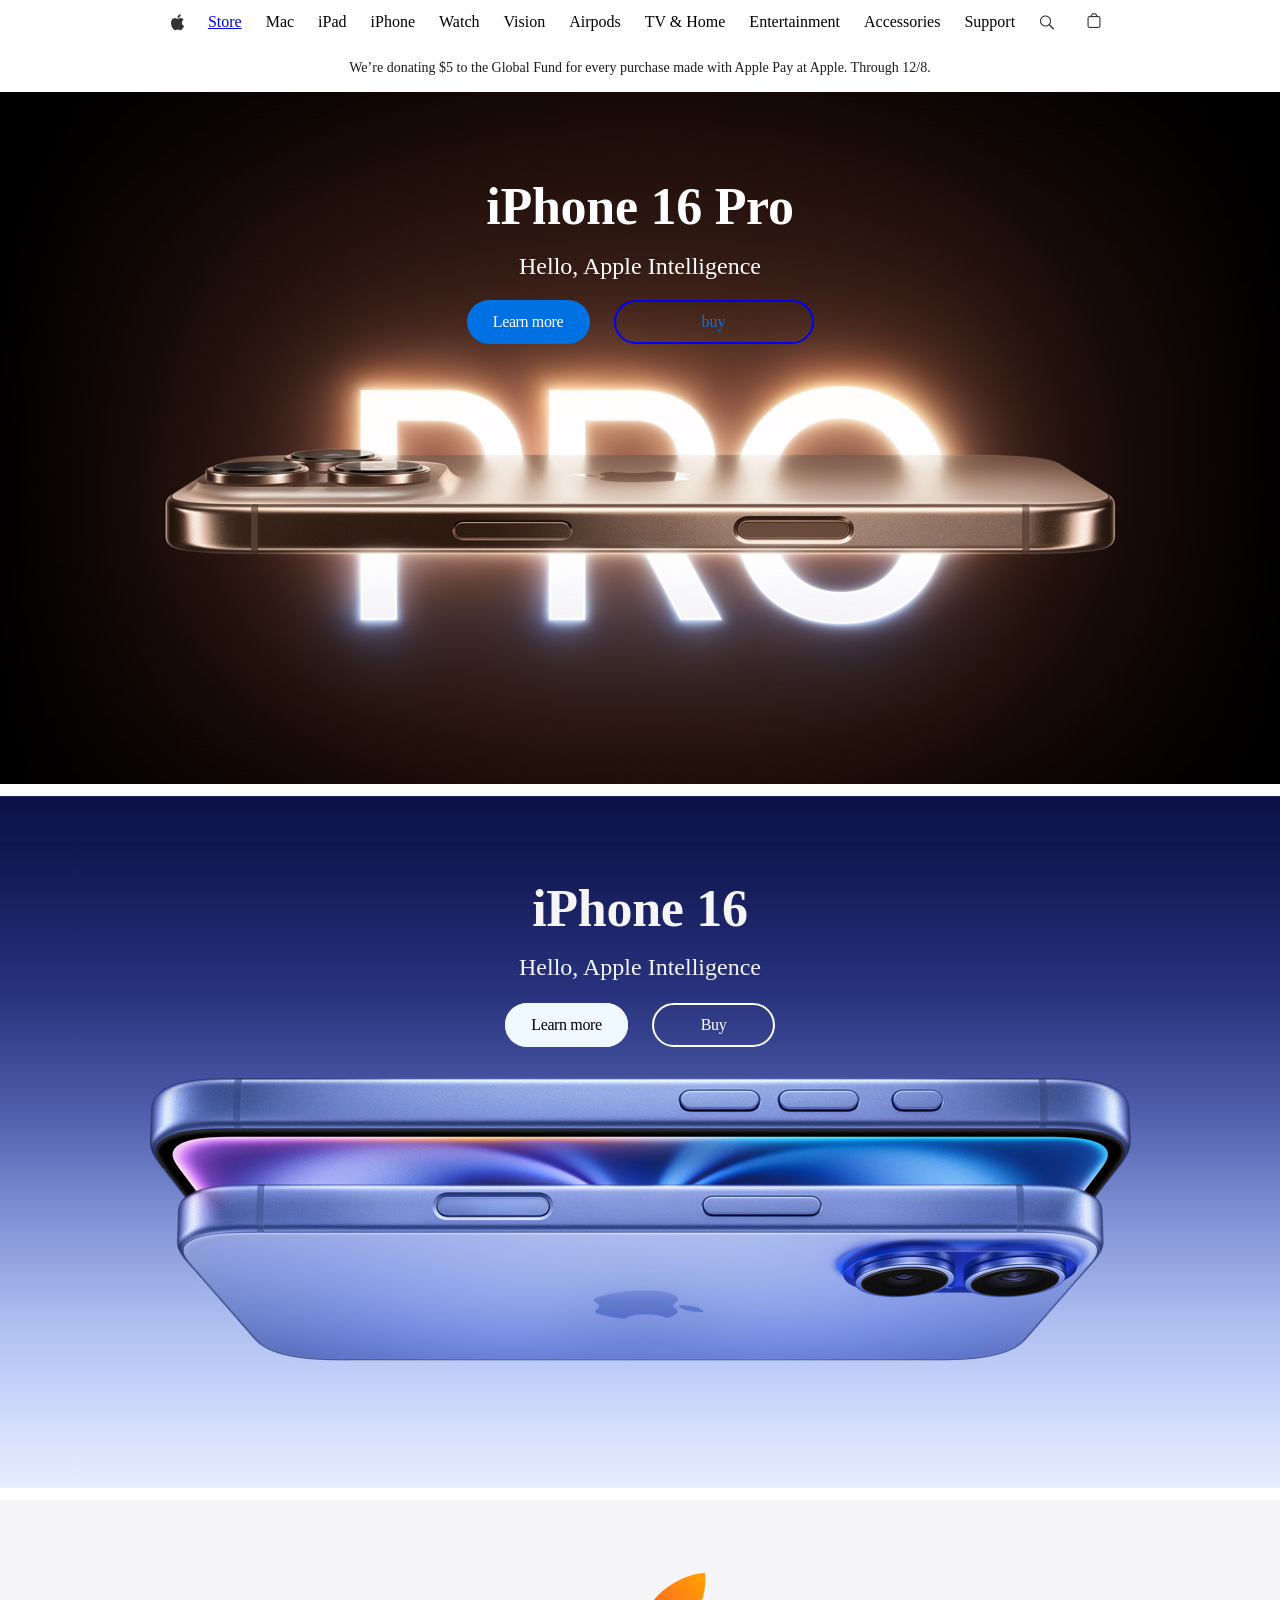
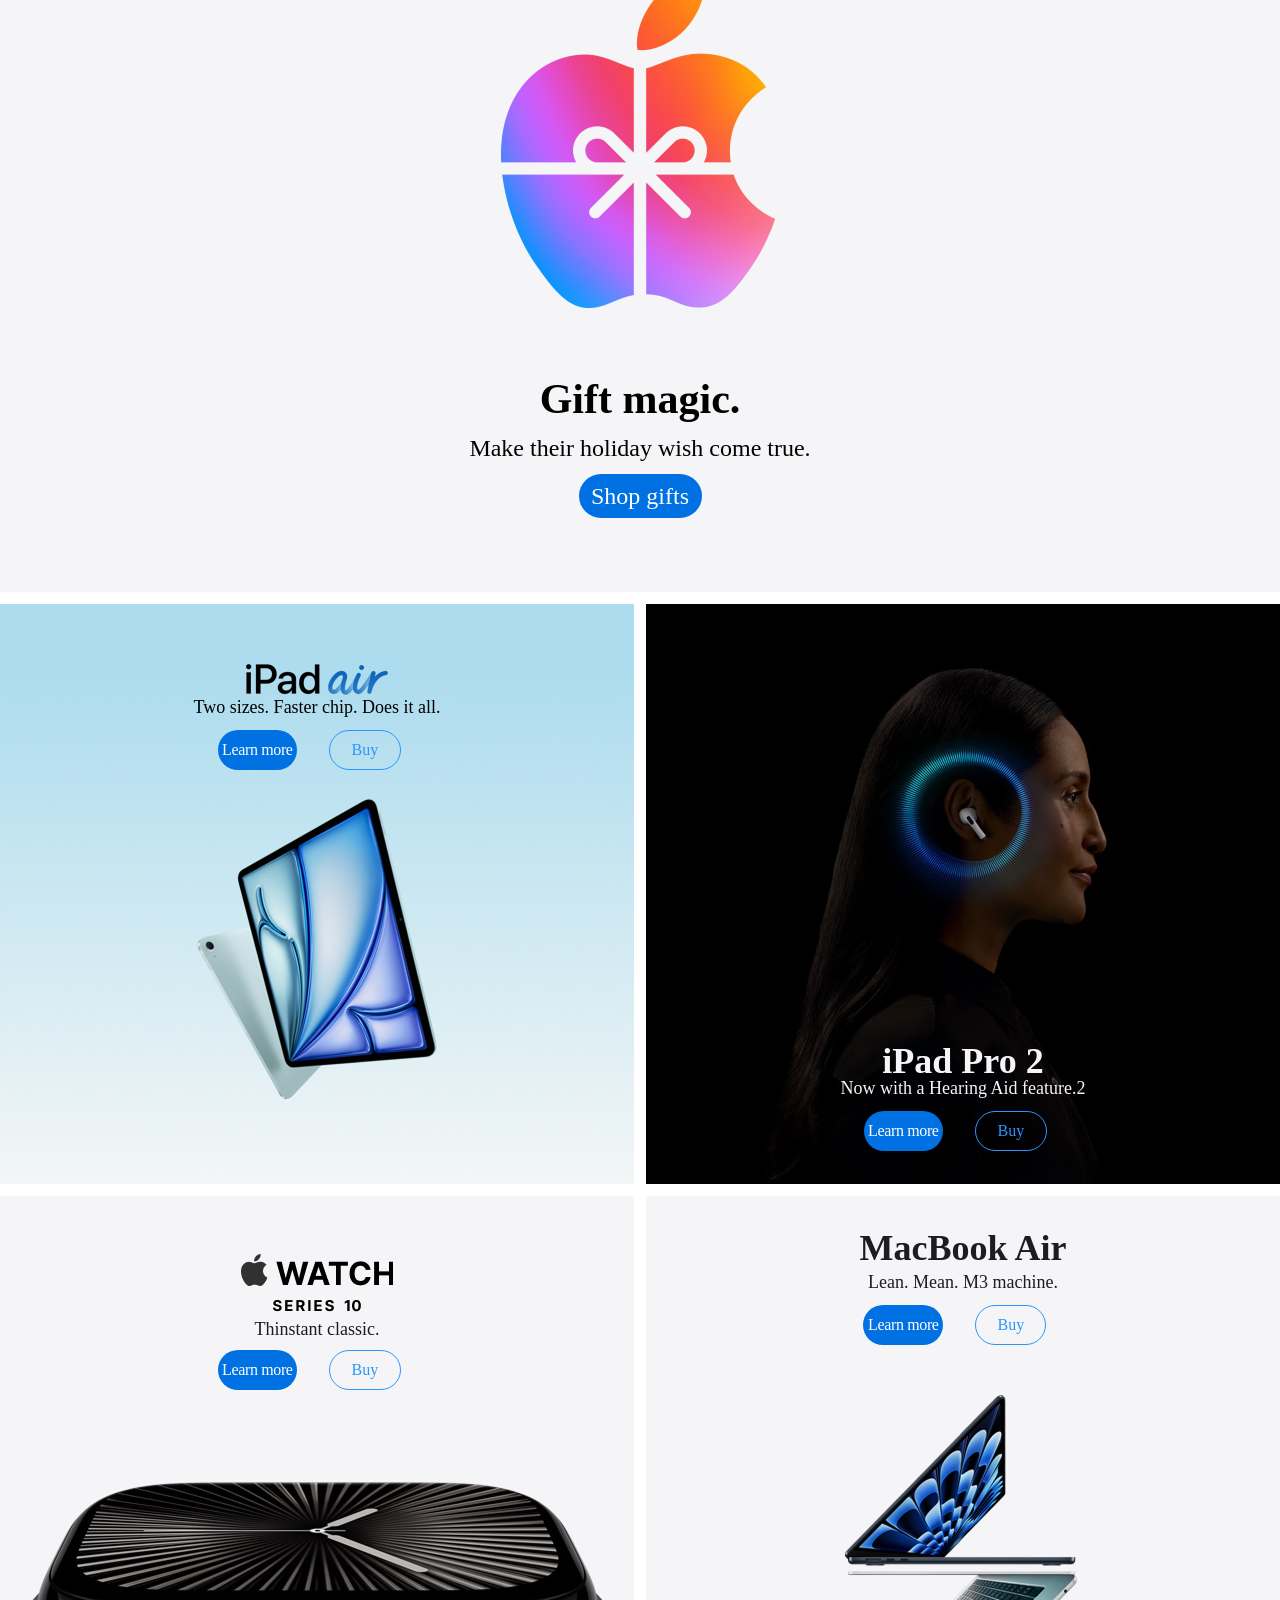
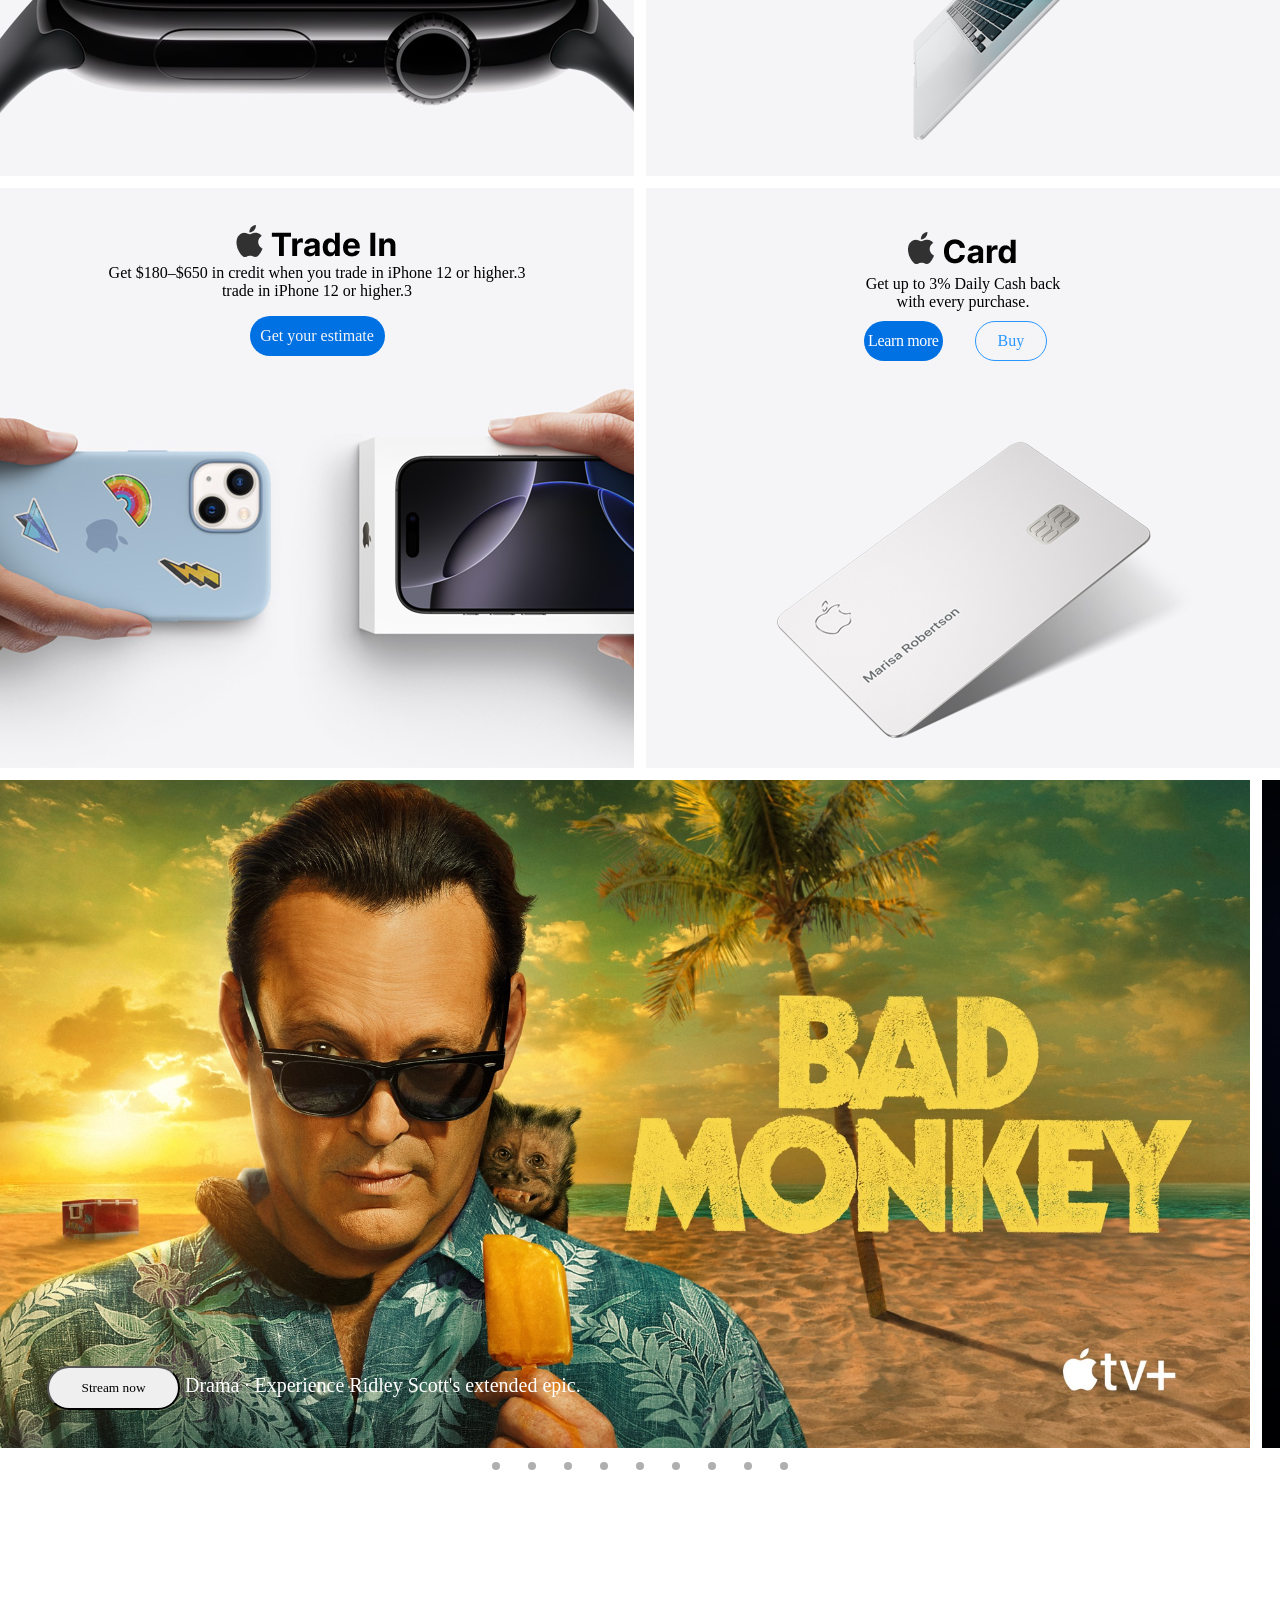
==== index.html @ 550a22cd "asda" ====
<!doctype html>
<html lang="en">
  <head>
    <meta charset="UTF-8" />
    <meta name="viewport" content="width=device-width, initial-scale=1.0" />
    <title>Document</title>
    <link rel="stylesheet" href="./apple.css" />
    <i class="fa-brands fa-apple"></i>
  </head>
  <body>
    <div class="header">
      <div class="head">
        <div class="apple-logo"><img src="./apple-logo.png" alt="" /></div>
        <div class="s"><a href="store.html">Store</a></div>
        <div class="s">Mac</div>
        <div class="s">iPad</div>
        <div class="s">iPhone</div>
        <div class="s">Watch</div>
        <div class="s">Vision</div>
        <div class="s">Airpods</div>
        <div class="s">TV & Home</div>
        <div class="s">Entertainment</div>
        <div class="s">Accessories</div>
        <div class="s">Support</div>
        <div class="search-icon"><img src="./search-icon.png" alt="" /></div>
        <div class="back"><img src="./Button - Shopping Bag.png" alt="" /></div>
      </div>
    </div>

    <div class="headbot">
      We’re donating $5 to the Global Fund for every purchase made with
      Apple Pay at Apple. Through 12/8.
    </div>
    <div class="zurag1">
      <div class="texts">
        <div class="zurag1title">iPhone 16 Pro</div>
        <div class="zurag1text">Hello, Apple Intelligence</div>
      </div>
      <div class="texts4">
        <div class="zurag1text1">Learn more</div>
        <div class="zurag1text2">buy</div>
      </div>
    </div>
    <div class="zurag2">
      <div class="zurag2text">iPhone 16</div>
      <div class="zurag2text1">Hello, Apple Intelligence</div>
      <div class="texts1">
        <div class="zurag2text2">
          <div class="zurag2text2">Learn more</div>
        </div>

        <div class="buy">Buy</div>
      </div>
    </div>
    <div class="zurag3">
      <div class="zurag3texts">
        <div class="zurag3text">Gift magic.</div>
        <div class="zurag3text1">Make their holiday wish come true.</div>
        <div class="zurag3text2">Shop gifts</div>
      </div>
    </div>
    <div class="fixphoto">
      <div class="photos">
        <div class="photo1">
          <div class="photo1alltext">
            <div class="photo1head1"></div>
            <div class="photo1text1">Two sizes. Faster chip. Does it all.</div>
            <div class="photo1texts1">
              <div class="photo1text2">Learn more</div>
              <div class="photo1text3">Buy</div>
            </div>
          </div>
        </div>
        <div class="photo2">
          <div class="photo2alltext">
            <div class="photo2text1">iPad Pro 2</div>
            <div class="photo2text2">Now with a Hearing Aid feature.2</div>
            <div class="photo1texts1">
              <div class="photo1text2">Learn more</div>
              <div class="photo1text3">Buy</div>
            </div>
          </div>
        </div>
      </div>
      <div class="photos2">
        <div class="photo3">
          <div class="photo3alltext">
            <div class="photo3text1"></div>
            <div class="photo3text2">Thinstant classic.</div>
            <div class="photo1texts1">
              <div class="photo1text2">Learn more</div>
              <div class="photo1text3">Buy</div>
            </div>
          </div>
        </div>
        <div class="photo4">
          <div class="photo4alltext">
            <div class="photo4text1">MacBook Air</div>
            <div class="photo4text2">Lean. Mean. M3 machine.</div>
            <div class="photo1texts1">
              <div class="photo1text2">Learn more</div>
              <div class="photo1text3">Buy</div>
            </div>
          </div>
        </div>
      </div>

      <div class="photos3">
        <div class="photo5">
          <div class="photo5alltext">
            <div class="photo5text1">
              <img src="./Frame 4 (1).png" alt="" />
            </div>
            <div class="photo5text2">
              Get $180–$650 in credit when you trade in iPhone 12 or higher.3
            </div>
            <div class="ter">trade in iPhone 12 or higher.3</div>
            <div class="getparent">
              <div class="getyour">Get your estimate</div>
            </div>
          </div>
        </div>
        <div class="photo6">
          <div class="photo6alltext">
            <div class="photo6text1">
              <img src="./Frame 4 (2).png" alt="" />
            </div>
            <div class="photo6text2">Get up to 3% Daily Cash back</div>
            <div>with every purchase.</div>
            <div class="photo1texts1">
              <div class="photo1text2">Learn more</div>
              <div class="photo1text3">Buy</div>
            </div>
          </div>
        </div>
      </div>
    </div>
    <div class="slide">
      <div
        id="item1"
        class="carousel-slide"
        style="--background-image: url(./appleslidphoto.jpg)"
        id="slide1"
      >
        <div class="carousel-info">
          <button class="carousel-info-button">Stream now</button>
          <span class="carousel-genre">Drama</span>
          <span class="carousel-separator">·</span>
          <span class="carousel-description"
            >Experience Ridley Scott's extended epic.</span
          >
        </div>
      </div>

      <div
        id="item2"
        class="carousel-slide"
        style="--background-image: url(./baseball.jpg)"
        id="slide2"
      >
        <div class="carousel-info">
          <button class="carousel-button">Stream now</button>
          <span class="carousel-genre">Comedy</span>
          <span class="carousel-separator">·</span>
          <span class="carousel-description">The shady side of paradise.</span>
        </div>
      </div>

      <div
        id="item3"
        class="carousel-slide"
        style="--background-image: url(./k-pop-idols.jpg)"
        id="slide3"
      >
        <div class="carousel-info">
          <button class="carousel-info-button">Stream now</button>
          <span class="carousel-genre">Action</span>
          <span class="carousel-separator">·</span>
          <span class="carousel-description">Worst. Heist. Ever.</span>
        </div>
      </div>

      <div
        id="item4"
        class="carousel-slide"
        style="background-image: url(./lady-in-the-lake1.jpg)"
        id="slide4"
      >
        <div class="carousel-info">
          <button class="carousel-info-button">Stream now</button>
          <span class="carousel-genre">Documentary</span>
          <span class="carousel-separator">·</span>
          <span class="carousel-description"
            >All that glitters isn't gold.</span
          >
        </div>
      </div>

      <div
        id="item5"
        class="carousel-slide"
        style="background-image: url(./morning-show.jpg)"
        id="slide5"
      >
        <div class="carousel-info">
          <button class="carousel-info-button">Stream now</button>
          <span class="carousel-description"
            >Watch Messi, every club, and every match--live.</span
          >
        </div>
      </div>

      <div
        id="item6"
        class="carousel-slide"
        style="--background-image: url(./napoleon.jpg)"
        id="slide6"
      >
        <div class="carousel-info">
          <button class="carousel-info-button">Stream now</button>
          <span class="carousel-genre">Crime</span>
          <span class="carousel-separator">·</span>
          <span class="carousel-description">Presume nothing.</span>
        </div>
      </div>

      <div
        id="item7"
        class="carousel-slide"
        style="--background-image: url(./pachinko.jpg)"
        id="slide7"
      >
        <div class="carousel-info">
          <button class="carousel-info-button">Stream now</button>
          <span class="carousel-genre">Drama</span>
          <span class="carousel-separator">·</span>
          <span class="carousel-description">New season.</span>
        </div>
      </div>

      <div
        id="item8"
        class="carousel-slide"
        style="--background-image: url(./pressumed-innocent.jpg)"
        id="slide8"
      >
        <div class="carousel-info">
          <button class="carousel-button">See the schedule</button>
          <span class="carousel-description"
            >Live MLB games, every Friday.</span
          >
        </div>

        <div
          id="item9"
          class="carousel-slide"
          style="--background-image: url(./season-pass.jpg)"
          id="slide9"
        >
          <div class="carousel-info">
            <button class="carousel-info-button">Stream now</button>
            <span class="carousel-genre">Thriller</span>
            <span class="carousel-separator">·</span>
            <span class="carousel-description"
              >Natalie Portman and Moses Ingram star in a visionary noir
              thriller.</span
            >
          </div>
        </div>
      </div>
    </div>
    <div class="bullets">
      <a href="#item1" class="bullet"></a>
      <a href="#item2" class="bullet"></a>
      <a href="#item3" class="bullet"></a>
      <a href="#item4" class="bullet"></a>
      <a href="#item5" class="bullet"></a>
      <a href="#item6" class="bullet"></a>
      <a href="#item7" class="bullet"></a>
      <a href="#item8" class="bullet"></a>
      <a href="#item9" class="bullet"></a>
    </div>
    <div class="slider-wrapper">
      <div class="slider">
        <div
          class="slider-item"
          style="--item: 1; --bg-color: rgb(20, 40, 56); --color: white"
        >
          <div class="slider-content">
            <div class="slider-image-small">
              <img class="slider-image" src="./1.jpg" alt="R&B Now" />
            </div>
            <p class="slider-title">R&B Now</p>
            <div class="slider-overlay">
              <button class="slider-button">Listen Now</button>
            </div>
          </div>
        </div>

        <div
          class="slider-item"
          style="--item: 2; --bg-color: #eae6e1; --color: black"
        >
          <div class="slider-content">
            <div class="slider-image-small">
              <img class="slider-image" src="./2.jpg" alt="Today's Country" />
            </div>
            <p class="slider-title">Today's Country</p>
            <div class="slider-overlay">
              <button class="slider-button">Listen Now</button>
            </div>
          </div>
        </div>

        <div class="slider-item" style="--item: 3">
          <div class="slider-content">
            <div class="slider-image-full">
              <img
                class="slider-image"
                src="./gurav.jpg"
                alt="Football Manager 2024 Touch"
              />
            </div>
            <p class="slider-caption">Football Manager 2024 Touch</p>
            <div class="slider-overlay">
              <button class="slider-button">Listen Now</button>
            </div>
          </div>
        </div>

        <div class="slider-item" style="--item: 4">
          <div class="slider-content">
            <div class="slider-image-full">
              <img
                class="slider-image"
                src="./four.jpg"
                alt="6 Weeks to Restart Your Fitness"
              />
            </div>
            <p class="slider-caption">6 Weeks to Restart Your Fitness</p>
            <div class="slider-overlay">
              <button class="slider-button">Listen Now</button>
            </div>
          </div>
        </div>

        <div class="slider-item" style="--item: 5">
          <div class="slider-content">
            <div class="slider-image-full">
              <img
                class="slider-image"
                src="five.jpg"
                alt="NBA 2k25 Arcade Edition"
              />
            </div>
            <p class="slider-caption">NBA 2k25 Arcade Edition</p>
            <div class="slider-overlay">
              <button class="slider-button">Listen Now</button>
            </div>
          </div>
        </div>

        <div class="slider-item" style="--item: 6">
          <div class="slider-content">
            <div class="slider-image-full">
              <img
                class="slider-image"
                src="./six.jpg"
                alt="Strength with Kyle"
              />
            </div>
            <p class="slider-caption">Strength with Kyle</p>
            <div class="slider-overlay">
              <button class="slider-button">Listen Now</button>
            </div>
          </div>
        </div>

        <div class="slider-item" style="--item: 7">
          <div class="slider-content">
            <div class="slider-image-full">
              <img
                class="slider-image"
                src="./seven.jpg"
                alt="Run your first 5K"
              />
            </div>
            <p class="slider-caption">Run your first 5K</p>
            <div class="slider-overlay">
              <button class="slider-button">Listen Now</button>
            </div>
          </div>
        </div>

        <div class="slider-item" style="--item: 8">
          <div class="slider-content">
            <div class="slider-image-small">
              <img
                class="slider-image"
                src="./egt.jpg"
                alt="Today's Indie Rock"
              />
            </div>
            <p class="slider-title">Today's Indie Rock</p>
            <div class="slider-overlay">
              <button class="slider-button">Listen Now</button>
            </div>
          </div>
        </div>

        <div class="slider-item" style="--item: 9">
          <div class="slider-content">
            <div class="slider-image-full">
              <img
                class="slider-image"
                src="./nine.jpg"
                alt="Hello Kitty Island Adventure"
              />
            </div>
            <p class="slider-caption">Hello Kitty Island Adventure</p>
            <div class="slider-overlay">
              <button class="slider-button">Listen Now</button>
            </div>
          </div>
        </div>

        <div
          class="slider-item"
          style="--item: 10; --bg-color: rgb(38, 38, 38)"
        >
          <div class="slider-content">
            <div class="slider-image-small">
              <img
                class="slider-image"
                src="./ten.jpg"
                alt="Strength with Kyle"
              />
            </div>
            <p class="slider-title">Strength with Kyle</p>
            <div class="slider-overlay">
              <button class="slider-button">Listen Now</button>
            </div>
          </div>
        </div>
      </div>
    </div>
  </body>
</html>
---- apple.css ----
* {
  margin: 0;
  padding: 0;
  box-sizing: border-box;
  font-family: "Inter", serif;
}
header {
  height: 44px;
  align-items: center;
  justify-content: center;
  display: flex;
  font-family:
    -apple-system, BlinkMacSystemFont, "Segoe UI", Roboto, Oxygen, Ubuntu,
    Cantarell, "Open Sans", "Helvetica Neue", sans-serif;
  font-size: 14px;
  top: 0;
  z-index: 10;
  inset-inline: 0;
  gap: 24px;
  background-color: #f5f5f7;
}
.head {
  display: flex;
  justify-content: center;
  align-items: center;
  gap: 24px;
  height: 44px;
}

.headbot {
  background-color: #ffffff;
  display: flex;
  justify-content: center;
  align-items: center;
  gap: 24px;
  font-size: 14px;
  color: #1d1d1f;
  font-weight: 500;
  padding: 16px 31px;
  text-align: center;
}
.zurag1 {
  background-image: url(./zurag1.png);
  padding: top 50px;
  width: 100vw;
  height: 692px;
  text-align: center;
  margin-bottom: 12px;
  flex-direction: column;
  background-size: cover;
  padding-block: 55px 36px;
  background-position: center;
  background-repeat: no-repeat;
}
.zurag1title {
  font-size: 42px;
  font-weight: 600;
  color: white;
  display: flex;
  justify-content: center;
  align-items: center;
  text-align: center;
  padding-top: 30px;
  font-family: Inter;
  font-weight: 600;
  font-style: Semi Bold;
  font-size: 52px;
  leading-trim: NONE;
  line-height: 60px;
  letter-spacing: -0.28px;
  text-align: center;
  vertical-align: middle;
}
.zurag1text {
  font-size: 24px;
  font-weight: 400;
  color: white;
  display: flex;
  justify-content: center;
  align-items: center;
  text-align: center;
  font-family: "Inter", serif;
  padding-top: 16px;
}
.zurag1text1 {
  color: white;
  display: flex;
  justify-content: center;
  background-color: #0071e3;
  border-radius: 9999px;
  width: 123px;
  height: 44px;
  align-items: center;
  font-family: Inter;
  font-weight: 400;
  font-style: Regular;
  font-size: 16px;
  leading-trim: NONE;
  line-height: 20px;
  letter-spacing: -0.37px;
  text-align: center;
  vertical-align: middle;
}
.zurag1text2 {
  color: #0071e3;
  display: flex;
  justify-content: center;
  background-color: none;
  border-radius: 9999px;
  width: 200px;
  height: 44px;
  align-items: center;
  border: 2px solid blue;
}
.texts4 {
  display: flex;
  justify-content: center;
  align-items: center;
  flex-direction: row;
  gap: 24px;
  margin-top: 20px;
}

.zurag2 {
  width: 100vw;
  height: 692px;
  text-align: center;
  margin-bottom: 12px;
  flex-direction: column;
  background-size: cover;
  padding-block: 55px 36px;
  background-position: center;
  background-repeat: no-repeat;
  background-size: cover;
  background-position: center;
  background-image: url(./zurag2.png);
}
.zurag2text {
  font-size: 42px;
  font-weight: 600;
  display: flex;
  justify-content: center;
  align-items: center;
  text-align: center;
  color: #f5f5f7;
  padding-top: 28px;
  font-family: Inter;
  font-weight: 600px;
  font-style: Semi Bold;
  font-size: 52px;
  leading-trim: NONE;
  line-height: 60px;
  letter-spacing: -0.28px;
  text-align: center;
  vertical-align: middle;
}
.texts1 {
  display: flex;
  justify-content: center;
  align-items: center;
  gap: 24px;
  margin-top: 20px;
}

.zurag2text1 {
  display: flex;
  justify-content: center;
  align-items: center;
  text-align: center;
  color: #f5f5f7;
  font-family: Inter;
  font-weight: 400;
  font-style: Regular;
  font-size: 24px;
  leading-trim: NONE;
  line-height: 32px;
  letter-spacing: 0px;
  text-align: center;
  vertical-align: middle;

  margin-top: 12px;
}
.zurag2text2 {
  display: flex;
  justify-content: center;
  align-items: center;
  text-align: center;
  color: black;
  font-size: 24px;
  border-radius: 9999px;
  width: 123px;
  height: 44px;
  background-color: aliceblue;
  font-family: Inter;
  font-weight: 400;
  font-style: Regular;
  font-size: 16px;
  leading-trim: NONE;
  line-height: 20px;
  letter-spacing: -0.37px;
  text-align: center;
  vertical-align: middle;
}
.buy {
  display: flex;
  justify-content: center;
  align-items: center;
  background-color: none;
  border: #ffffff 2px solid;
  color: white;
  font-size: 24px;
  border-radius: 9999px;
  width: 123px;
  height: 44px;
  font-family: Inter;
  font-weight: 400;
  font-style: Regular;
  font-size: 16px;
  leading-trim: NONE;
  line-height: 20px;
  letter-spacing: -0.37px;
  text-align: center;
  vertical-align: middle;
}
.zurag3 {
  width: 100vw;
  height: 692px;
  text-align: center;
  margin-bottom: 12px;
  flex-direction: column;
  background-size: cover;
  padding-block: 55px 36px;
  background-position: center;
  background-repeat: no-repeat;
  background-size: cover;
  background-position: center;

  height: 692px;
  background-size: cover;
  background-position: center;
  background-image: url(./zurag3.png);
}
.zurag3text {
  font-size: 42px;
  font-weight: 600;
  display: flex;
  justify-content: center;
  align-items: center;
  text-align: center;
  padding-top: 420px;
}
.zurag3text1 {
  display: flex;
  justify-content: center;
  align-items: center;
  text-align: center;
  font-size: 24px;
  margin-top: 12px;
}
.zurag3text2 {
  display: flex;
  justify-content: center;
  align-items: center;
  font-size: 24px;
  border-radius: 9999px;
  width: 123px;
  height: 44px;
  background-color: #0071e3;
  color: #ffffff;
  margin-top: 12px;
}
.zurag3texts {
  display: flex;
  justify-content: center;
  align-items: center;
  flex-direction: column;
}
.photo1 {
  background-size: cover;
  background-image: url(./photo1.png);
  width: 942px;
  height: 580px;
  background-position: center;
}
.photo1alltext {
  display: flex;
  flex-direction: column;
  align-items: center;
  padding-top: 58px;
}
.photo1head1 {
  background-image: url(./Heading\ 3\ \(2\).png);
  width: 430px;
  height: 33px;
  top: 58px;
  left: 256px;
  angle: 0 deg;
  opacity: 1;
  display: flex;
  align-items: center;
}
.photo3text2 {
  width: 322px;
  height: 25px;
  angle: 0 deg;
  opacity: 1;
  display: flex;
  align-items: center;
  justify-content: center;
  font-family: Inter;
  font-weight: 400;
  font-style: Regular;
  font-size: 18px;
  leading-trim: NONE;
  line-height: 25px;
  letter-spacing: 0%;
  text-align: center;
  vertical-align: middle;
  color: rgba(29, 29, 31, 1);
  padding-top: 4px;
}
.photo1texts1 {
  width: 199px;
  height: 40px;
  top: 145px;
  left: 371px;
  gap: 16px;
  angle: 0 deg;
  padding-top: 20px;
  opacity: 1;
  display: flex;
  align-items: center;
  justify-content: center;
}

.photo1text1 {
  width: 322px;
  height: 25px;
  top: 100px;
  left: 310px;
  angle: 0 deg;
  opacity: 1;
  display: flex;
  align-items: center;
  justify-content: center;
  font-family: Inter;
  font-weight: 400;
  font-style: Regular;
  font-size: 18px;
  leading-trim: NONE;
  line-height: 25px;
  letter-spacing: 0px;
  text-align: center;
  vertical-align: middle;
}
.photo3alltext {
  display: flex;
  flex-direction: column;
  align-items: center;
  padding-top: 58px;
}
.photo1text2 {
  color: #ffffff;
  background-color: #0071e3;
  width: 130px;
  height: 40px;
  border-radius: 9999px;
}
.photo2alltext {
  display: flex;
  flex-direction: column;
  align-items: center;
  padding-top: 401px;
}
.photo2text1 {
  width: 322px;
  height: 25px;
  top: 100px;
  left: 310px;
  opacity: 1;
  display: flex;
  align-items: center;
  justify-content: center;
  font-family: Inter;
  font-weight: 400;
  font-style: Regular;
  font-size: 18px;
  leading-trim: NONE;
  line-height: 25px;
  letter-spacing: 0px;
  text-align: center;
  vertical-align: middle;
  font-family: Inter;
  font-weight: 600;
  font-style: Semi Bold;
  font-size: 36px;
  leading-trim: NONE;
  line-height: 44px;
  letter-spacing: 0%;
  text-align: center;
  vertical-align: middle;
  color: #f5f5f7;
}
.photo2text2 {
  font-family: Inter;
  font-weight: 400;
  font-style: Regular;
  font-size: 18px;
  leading-trim: NONE;
  line-height: 25px;
  letter-spacing: 0px;
  text-align: center;
  vertical-align: middle;
  color: rgba(245, 245, 247, 1);
  padding-top: 2px;
}

.photo1text3 {
  margin: 16px;
  background: none;
  border-radius: 9999px;
  width: 115px;
  height: 40px;
  color: #2997ff;
  border: solid 1px;
  color: #2997ff;
  display: flex;
  align-items: center;
  justify-content: center;
}
.photo1text2 {
  display: flex;
  align-items: center;
  justify-content: center;
  font-family: Inter;
  font-weight: 400;
  font-style: Regular;
  font-size: 16px;
  leading-trim: NONE;
  line-height: 20px;
  letter-spacing: -0.37px;
  text-align: center;
  vertical-align: middle;
}

.photo2 {
  position: center;
  background-size: cover;
  background-image: url(./photo2.jpg);
  width: 942px;
  height: 580px;
  display: flex;
  flex-direction: row;
  align-items: center;
  background-position: center;
  justify-content: center;
}
.photo2tex2all {
  width: 500px;
  height: 500x;
  color: #f5f5f7;
  display: flex;
  align-items: center;
  justify-content: center;
}
.photos {
  width: 100%;
  display: flex;
  gap: 12px;
}
.photos2 {
  display: flex;
  flex-direction: row;
  align-items: center;
  gap: 12px;
  width: 100%;
  padding-top: 12px;
}

* {
  margin: 0;
  padding: 0;
  box-sizing: border-box;
  font-family: "Inter", serif;
}
.photo3 {
  background-size: cover;
  background-image: url(./Figure\ \(9\).png);
  width: 942px;
  height: 580px;
  background-position: center;
}
.photo3text1 {
  background-image: url(./Frame\ 4.png);
  width: 152px;
  height: 61px;
  gap: 4px;
  display: flex;
  align-items: center;
  background-size: cover;
  justify-content: center;
}
.photo4 {
  background-size: cover;
  background-image: url(./photo4.png);
  width: 942px;
  height: 580px;
  display: flex;
  background-position: center;
  align-items: center;
  justify-content: center;
}
.photos3 {
  display: flex;
  flex-direction: row;
  align-items: center;
  gap: 12px;
  padding-top: 12px;
}
.photo5 {
  background-size: cover;
  background-image: url(./Figure\ \(10\).png);
  width: 942px;
  height: 580px;
  display: flex;
  background-position: center;
  align-items: center;
  justify-content: center;
}
.photo1,
.photo2 {
  flex: 1;
  background-size: cover;
  background-position: center;
}
.photo3,
.photo4 {
  flex: 1;
  background-size: cover;
  background-position: center;
}
.photo5,
.photo6 {
  flex: 1;
  background-size: cover;
  background-position: center;
}

.fixphoto {
  flex: 1;
  background-position: center;
  background-size: cover;
}

.photo6 {
  background-size: cover;
  background-image: url(./photo6.png);
  width: 942px;
  height: 580px;
  display: flex;
  background-position: center;
  align-items: center;
  justify-content: center;
}
.slide {
  scroll-snap-type: x mandatory;
  overflow-y: scroll;
  background-size: cover;
  display: flex;
  align-items: center;
  padding-top: 12px;
  gap: 12px;
}
img {
  width: 100%;
  height: 100%;
  object-fit: cover;
  flex-shrink: 0;
}
.scroll2 {
  scroll-snap-align: center;
  flex-shrink: 0;
  width: 1250px;
  height: 668px;
  background-size: cover;
  flex-shrink: 0;
}
.scroll2 {
  width: 1250px;
  height: 668px;
  background-size: cover;
  flex-shrink: 0;
}
.scroll2 {
  width: 1250px;
  height: 668px;
  background-size: cover;
  flex-shrink: 0;
}
.scroll2 {
  width: 1250px;
  height: 668px;
  background-size: cover;
  flex-shrink: 0;
}
.parent {
  display: flex;
  gap: 10px;
}
.child-1 {
  height: 100px;
  width: 100px;
  background-color: grey;
  font-size: 100px;
  flex-shrink: 0;
}
.dots {
  display: flex;
  justify-content: center;
  gap: 14px;
  margin-top: 12px;
  margin-bottom: 12px;
  scroll-snap-type: x mandatory;
}
.footer {
  width: 1920px;
  height: 292px;
  background-color: #ffffff;
  display: flex;
  justify-content: center;
  gap: 10px;
}
.footer1 {
  background-image: url(./footer1.png);
  width: 417px;
  height: 236px;
}
.footer2 {
  background-image: url(./footer2.png);
  width: 417px;
  height: 236px;
}
.footer3 {
  background-image: url(./footer3.png);
  width: 417px;
  height: 236px;
}
.footer4 {
  background-image: url(./footer4.png);
  width: 417px;
  height: 236px;
}
.bullet {
  width: 8px;
  height: 8px;
  background-color: grey;
  border-radius: 9999px;
}
.frame1 {
  background-image: url(./head3.png);
  width: 430;
  height: 33;
  angle: 0 deg;
  opacity: 1;
  top: 58px;
  left: 256px;
}
.photo2tex2 {
  display: flex;
  justify-content: center;
  align-items: center;
}

.footer {
  width: 100%;
  overflow: hidden;
  height: var(--height);
  padding-top: 12px;
  --width: 417px;
  --height: 236px;
  --quantity: 10;
}
.slide {
  width: 100vw;
  color: white;
  flex-shrink: 0;
  font-size: 20px;
  position: relative;
  scroll-snap-align: center;
  flex-shrink: 0;
  font-size: 20px;
  position: relative;
  scroll-snap-align: center;

  background: var(--background-image) center / cover no-repeat;
}
.carousel-slide {
  height: 668px;
  width: 1250px;
  color: white;
  flex-shrink: 0;
  font-size: 20px;
  position: relative;
  scroll-snap-align: center;
  background: var(--background-image) center / cover no-repeat;
}

.sliderwrapper {
  width: 100%;
  overflow: hidden;
  height: var(--height);
  padding-top: 12px;
  --width: 417px;
  --height: 236px;
  --quantity: 10;
}

.carousel-info-button {
  border-radius: 9999px;
  width: 133px;
  height: 44px;
  top: 566px;
  left: 70px;
  gap: 10px;
}
.carousel-button {
  border-radius: 9999px;
  width: 133px;
  height: 44px;
  top: 566px;
  left: 70px;
  gap: 10px;
}
/* Bullets Section */
.bullets {
  display: flex;
  margin-top: 14px;
  justify-content: center;
  gap: 14px;
}
.bullet {
  width: 200px;
  height: 200px;
  opacity: 0.75;
  margin-inline: 7px;
  border-radius: 50%;
  background-color: #0000006b;
  transition: opacity ease 250ms;
}

.carousel-info {
  left: 47px;
  bottom: 38px;
  position: absolute;
}
#item4 {
  background-position: center;
}

.bullet {
  width: 8px;
  height: 8px;
  opacity: 0.75;
  margin-inline: 7px;
  border-radius: 50%;
  background-color: #0000006b;
  transition: opacity ease 250ms;
}
.slider-wrapper {
  width: 100%;
  overflow: hidden;
  height: var(--height);
  padding-top: 12px;
  --width: 417px;
  --height: 236px;
  --quantity: 10;
}
.slider {
  width: 100%;
  display: flex;
  position: relative;
  min-width: calc(var(--width) * var(--quantity));
}
.slider-item {
  left: 100%;
  position: absolute;
  width: var(--width);
  height: var(--height);
  transition: filter 0.5s;
  background-color: var(--bg-color);
  animation: slider 60s linear infinite;
  animation-delay: calc((56.5s / var(--quantity)) * (var(--item) - 6.5));
}

.slider-content {
  width: 100%;
  height: 100%;
  display: flex;
  column-gap: 15px;
  font-weight: bold;
  position: relative;
  align-items: center;
  color: var(--color);
}

.slider:hover .slider-item {
  filter: grayscale(1);
  animation-play-state: paused;
}

.slider .slider-item:hover {
  filter: grayscale(0);
}

.slider-image-small {
  width: 196px;
  height: 196px;
  overflow: hidden;
  margin-left: 15px;
  border-radius: 8px;
}

.slider-image-full {
  width: 100%;
  height: 100%;
}

.slider-image-full img {
  width: 100%;
  height: 100%;
  object-fit: cover;
}

.slider .slider-item:hover {
  filter: grayscale(0);
}

.slider-overlay {
  inset: 0;
  opacity: 0;
  display: flex;
  position: absolute;
  align-items: center;
  justify-content: center;
  background-color: rgba(0, 0, 0, 0.2);
}

.slider-button {
  opacity: 0;
  border: none;
  margin-top: 20px;
  padding: 7px 15px;
  border-radius: 999px;
  background-color: white;
}

.slider-item:hover .slider-overlay {
  opacity: 1;
  transition: all 0.3s ease-in;
}

.slider-item:hover .slider-button {
  opacity: 1;
  margin-top: 0;
  transition: all 0.3s ease;
}

.slider-caption {
  left: 15px;
  bottom: 30px;
  color: white;
  font-weight: bold;
  position: absolute;
}

@keyframes slider {
  from {
    left: 100%;
  }
  to {
    left: calc(var(--width) * -1);
  }
}
@media (max-width: 768px) {
  .slider-wrapper {
    height: 228px;
  }
}
.photo1head {
  width: 942px;
  height: 580px;
  background-position: center;
}
.photo4alltext {
  display: flex;
  justify-content: center;
  align-items: center;
  flex-direction: column;
  padding-bottom: 411px;
}
.photo4text1 {
  font-family: Inter;
  font-weight: 600;
  font-style: Semi Bold;
  font-size: 36px;
  font-family: Inter;
  font-weight: 600;
  font-style: Semi Bold;
  font-size: 36px;
  line-height: 44px;
  letter-spacing: 0%;
  text-align: center;
  vertical-align: middle;
  -trim: NONE;
  line-height: 44px;
  letter-spacing: 0%;
  text-align: center;
  vertical-align: middle;
  color: rgba(29, 29, 31, 1);
}
.photo4text2 {
  font-family: Inter;
  font-weight: 400;
  font-style: Regular;
  font-size: 18px;
  leading-trim: NONE;
  line-height: 25px;
  letter-spacing: 0%;
  text-align: center;
  vertical-align: middle;
  font-family: Inter;
  font-weight: 400;
  font-style: Regular;
  font-size: 18px;
  leading-trim: NONE;
  line-height: 25px;
  letter-spacing: 0%;
  text-align: center;
  vertical-align: middle;
  color: rgba(29, 29, 31, 1);
}
.photo5text1 {
  height: 39px;
  gap: 4px;
  angle: 0 deg;
  opacity: 1;
}
.photo5text2 {
  display: flex;
  justify-content: center;

  align-items: center;
  text-align: center;
}
.ter {
  display: flex;
  justify-content: center;
  align-items: center;
  text-align: center;
}
.getyour {
  width: 135px;
  height: 40px;
  angle: 0 deg;
  opacity: 1;
  font-family: Inter;
  font-weight: 400;
  font-style: Regular;
  font-size: 16px;
  leading-trim: NONE;
  line-height: 20px;
  letter-spacing: 0px;
  text-align: center;
  vertical-align: middle;
  background-color: rgba(0, 113, 227, 1);
  color: #f5f5f7;
  border-radius: 9999px;
  display: flex;
  align-items: center;
  justify-content: center;
}
.getparent {
  display: flex;
  justify-content: center;
  align-items: center;
  padding-top: 16px;
}
.photo5alltext {
  display: flex;
  flex-direction: column;
  align-items: center;
  padding-bottom: 375px;
}
.photo6alltext {
  display: flex;
  flex-direction: column;
  align-items: center;
  padding-bottom: 373px;
}

@media (max-width: 768px) {
  .photo1,
  .photo2,
  .photo3,
  .photo4 {
    width: 10% !important; /* Өргөнийг дэлгэц дүүрэн болгоно */
    background-size: cover;
    background-position: center;
  }
}

@media (max-width: 1024px) {
  /* Header Section */
  .header {
    height: 48px;
    justify-content: space-between;
  }

  .header__link {
    display: none;
  }

  .header__icons {
    column-gap: 0;
  }

  .header__icon {
    width: 48px;
  }

  .header__icon--image--menu {
    display: block;
  }

  /* Banner Section */
  .donation-banner {
    margin-top: 48px;
    padding-block: 12px;
  }

  /* Hero Section */
  .hero__container {
    height: 650px;
    padding-top: 50px;
  }

  .hero__container--iphone-16-pro {
    background-image: url("./images/hero/iphone-16-pro-tablet.png");
  }

  .hero__container--iphone-16 {
    background-image: url("./images/hero/iphone-16-tablet.png");
  }

  .hero-title {
    font-size: 42px;
  }

  .hero-subhead {
    margin-block: 4px 16px;
  }
}

@media (max-width: 768px) {
  .product-container {
    grid-auto-rows: 490px;
  }

  .product {
    padding-block: 42px;
  }

  .product-title {
    font-size: 30px;
    font-weight: 700;
  }

  .product-subhead {
    font-size: 18px;
  }

  .carousel-slide {
    width: 689px;
    height: 368px;
    background-size: cover;
    position: center;
  }
  .zurag3 {
    display: none;
  }
  .zurag3text {
  }
  .photo1 {
    width: 100vh;
  }
  .photo2 {
    display: none;
  }

  .photo4,
  .photo5 {
    display: none;
  }
  .photo3 {
    background-image: url(./Figure\ \(11\).png);
    background-position: center;
    background-size: cover;
    margin-top: 12px;
  }
  .photo3text1 {
    display: none;
  }
  .photo3text2 {
    display: none;
  }

  @media (max-width: 390px) {
    /* Hero Section */
    .hero__container {
      height: 500px;
    }

    .hero__container--iphone-16-pro {
      justify-content: flex-end;
    }

    .hero__container--iphone-16 {
      background-image: url("./slide1.png");
    }

    .hero-title {
      font-size: 30px;
      font-weight: 700;
    }

    .hero-buttons,
    .product-buttons {
      column-gap: 12px;
    }

    .button {
      padding: 8px 16px;
    }

    .product-container {
      grid-template-columns: 1fr;
    }

    .product {
      padding-block: 46px;
    }

    .carousel-slide {
      width: 274px;
    }
  }
  /* Бүх элементүүдэд box-sizing өгөх нь илүү гарахаас сэргийлнэ */
  * {
    box-sizing: border-box;
  }

  .photo6 {
    width: 100% !important; /* 942px-ийг 100% болгож өөрчлөх */
    margin-top: 12px;
    padding-top: 30px;
  }
  /* 768px-ээс бага дэлгэцтэй үед (Гар утас) */
  @media only screen and (max-width: 768px) {
    .header {
      width: 100%;
      padding: 0 15px;
    }
    .zurag1 {
      background-image: url(./Figure.png);
      background-position: center;
      background-size: cover;
    }
    .zurag1title {
      padding-top: 350px;
    }
    .zurag2 {
      background-image: url(./Background\ \(11\).png);
      background-position: center;
      background-size: cover;
    }

    .header {
      font-family: Inter;
      font-weight: 400;
      font-style: Regular;
      font-size: 14px;
      leading-trim: NONE;
      line-height: 20px;
      letter-spacing: 0px;
      text-align: center;
      vertical-align: middle;
      width: 100%;
      height: 37px;
      angle: 0 deg;
      opacity: 1;
      top: 18px;
      left: 31px;
    }
    .head {
    }
  }
}
@media only screen and (max-width: 768px) {
  .slide {
    angle: 0 deg;
    opacity: 1;
    display: flex;
    gap: 12px;
  }
}
@media only screen and (max-width: 768px) {
  .header {
    padding: 0 15px;
    background-size: cover;
  }
}
@media only screen and (max-width: 768px) {
  .carousel-slide {
    angle: 0 deg;
    opacity: 1;
    width: 274px;
    height: 495px;
    angle: 0 deg;
    opacity: 1;
    background-position: center;
    background-size: cover;
  }
}

@media only screen and (max-width: 768px) {
  .carousel-info,
  .carousel-info-button,
  .carousel-genre,
  .carousel-separator,
  .carousel-description {
    display: none;
  }
}
.apple-logo {
  display: flex;
  align-items: center;
  justify-content: center;
}
@media only screen and (max-width: 768px) {
  .s {
    display: none;
  }
}

@media only screen and (max-width: 1024px) {
  .s {
    display: none;
  }
}
@media only screen and (max-width: 768px) {
  .apple-logo {
    padding-right: 228px;
  }
}
.search-icon {
  display: flex;
  align-items: center;
  justify-content: center;
}

.back {
  display: flex;
  align-items: center;
  justify-content: center;
}
@media only screen and (max-width: 1024px) {
  .apple-logo {
    padding-right: 719px;
  }
}
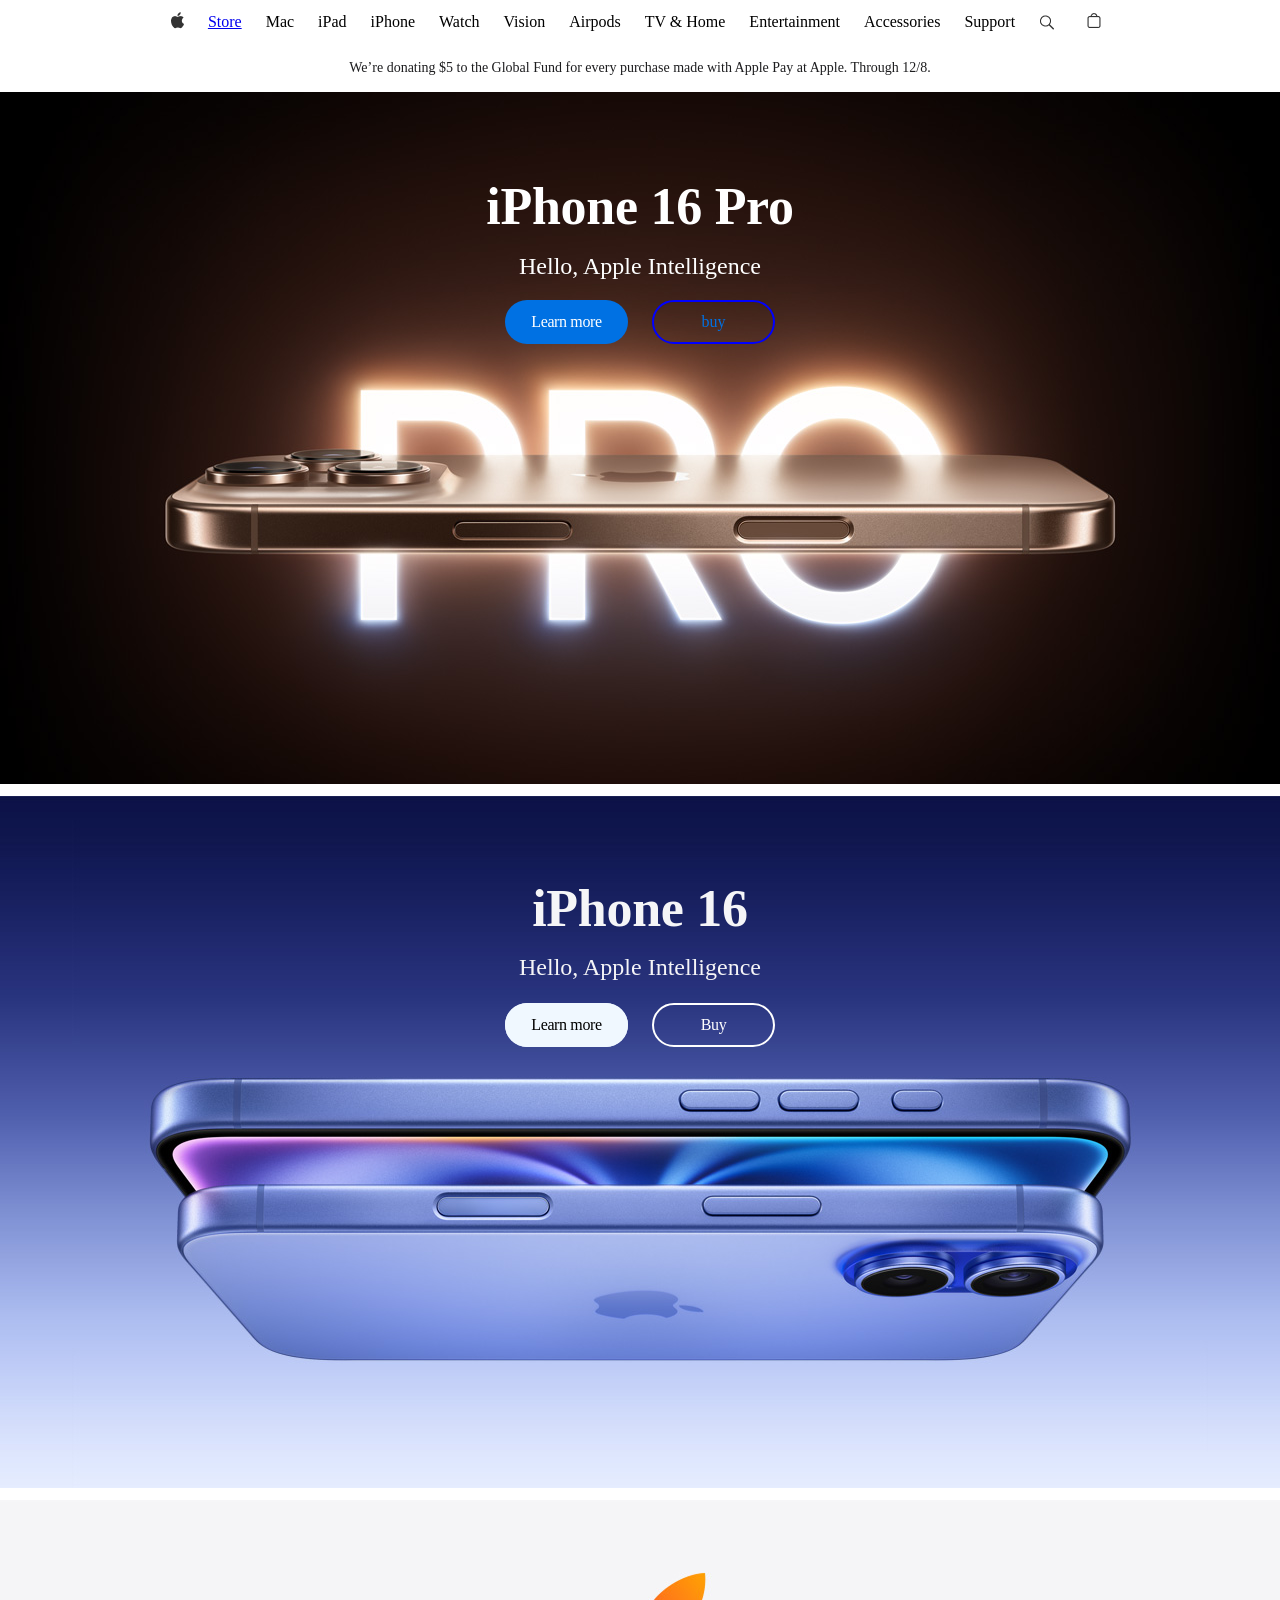
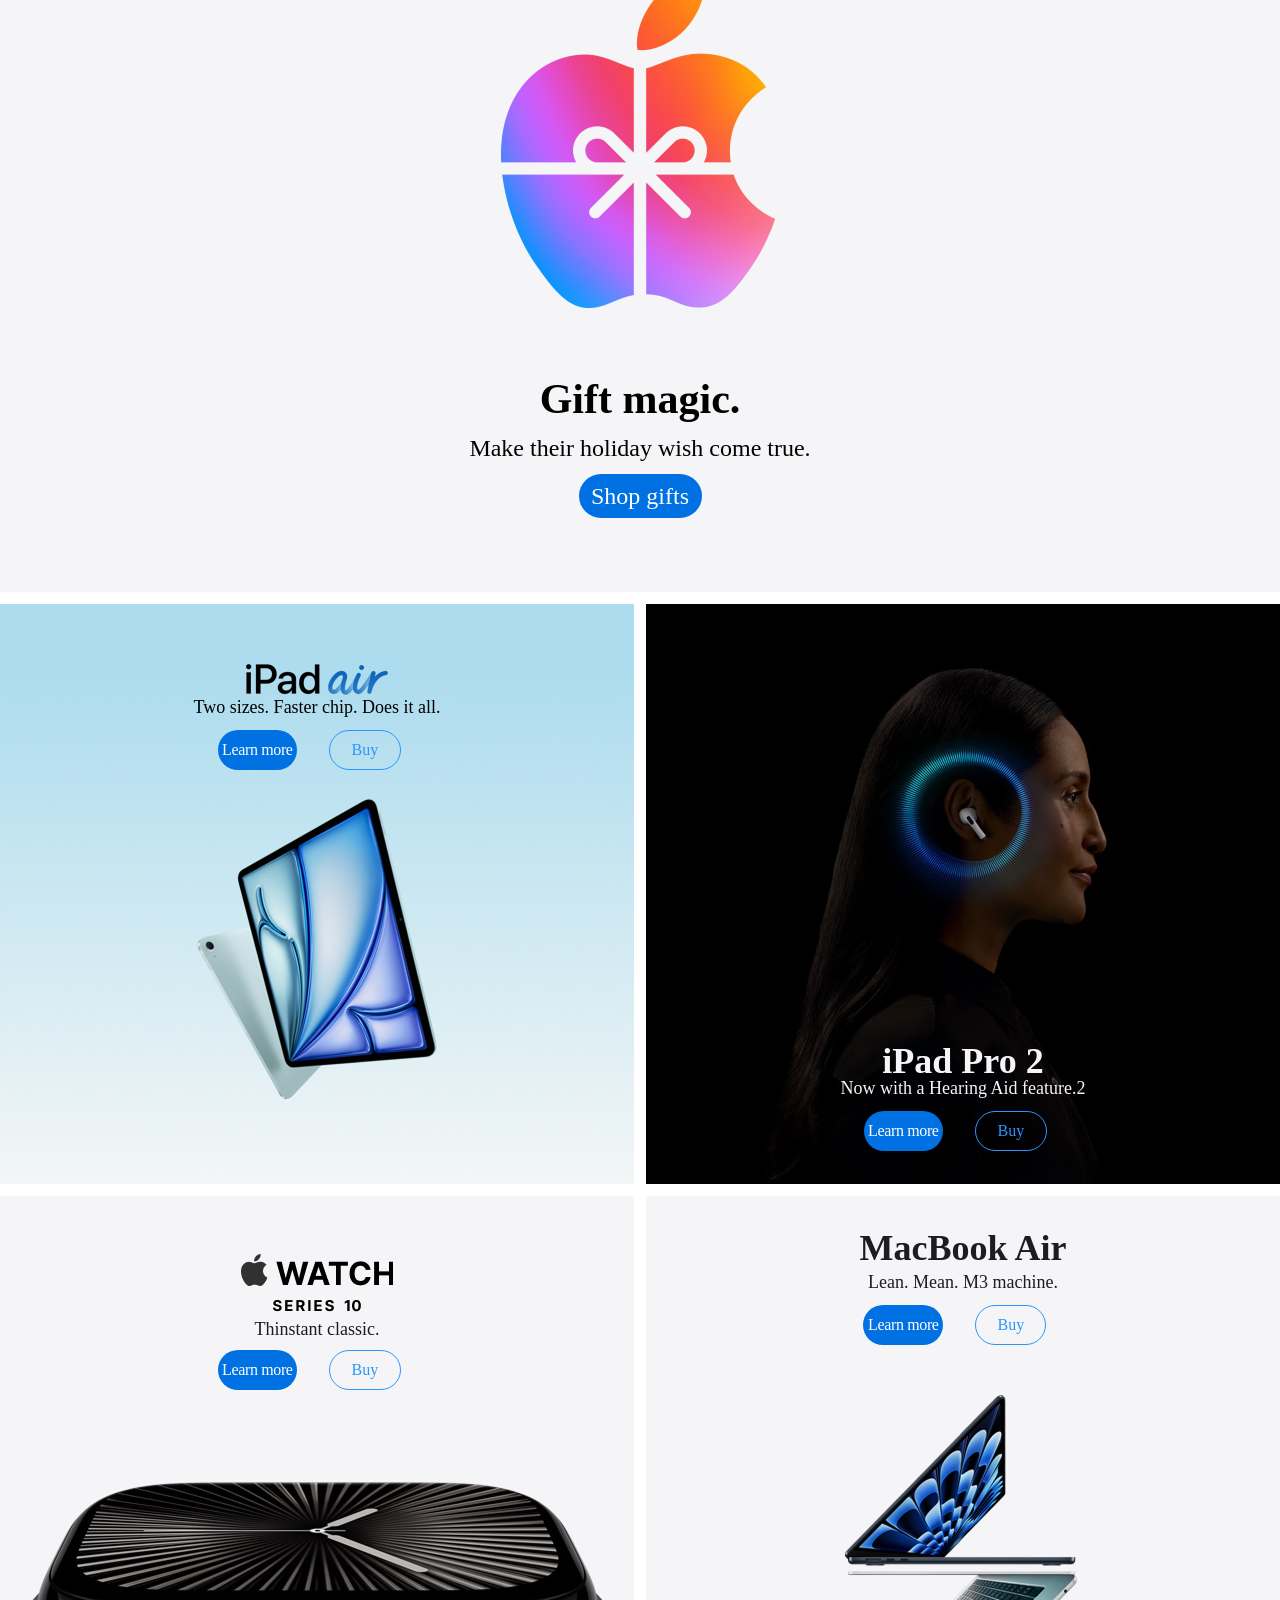
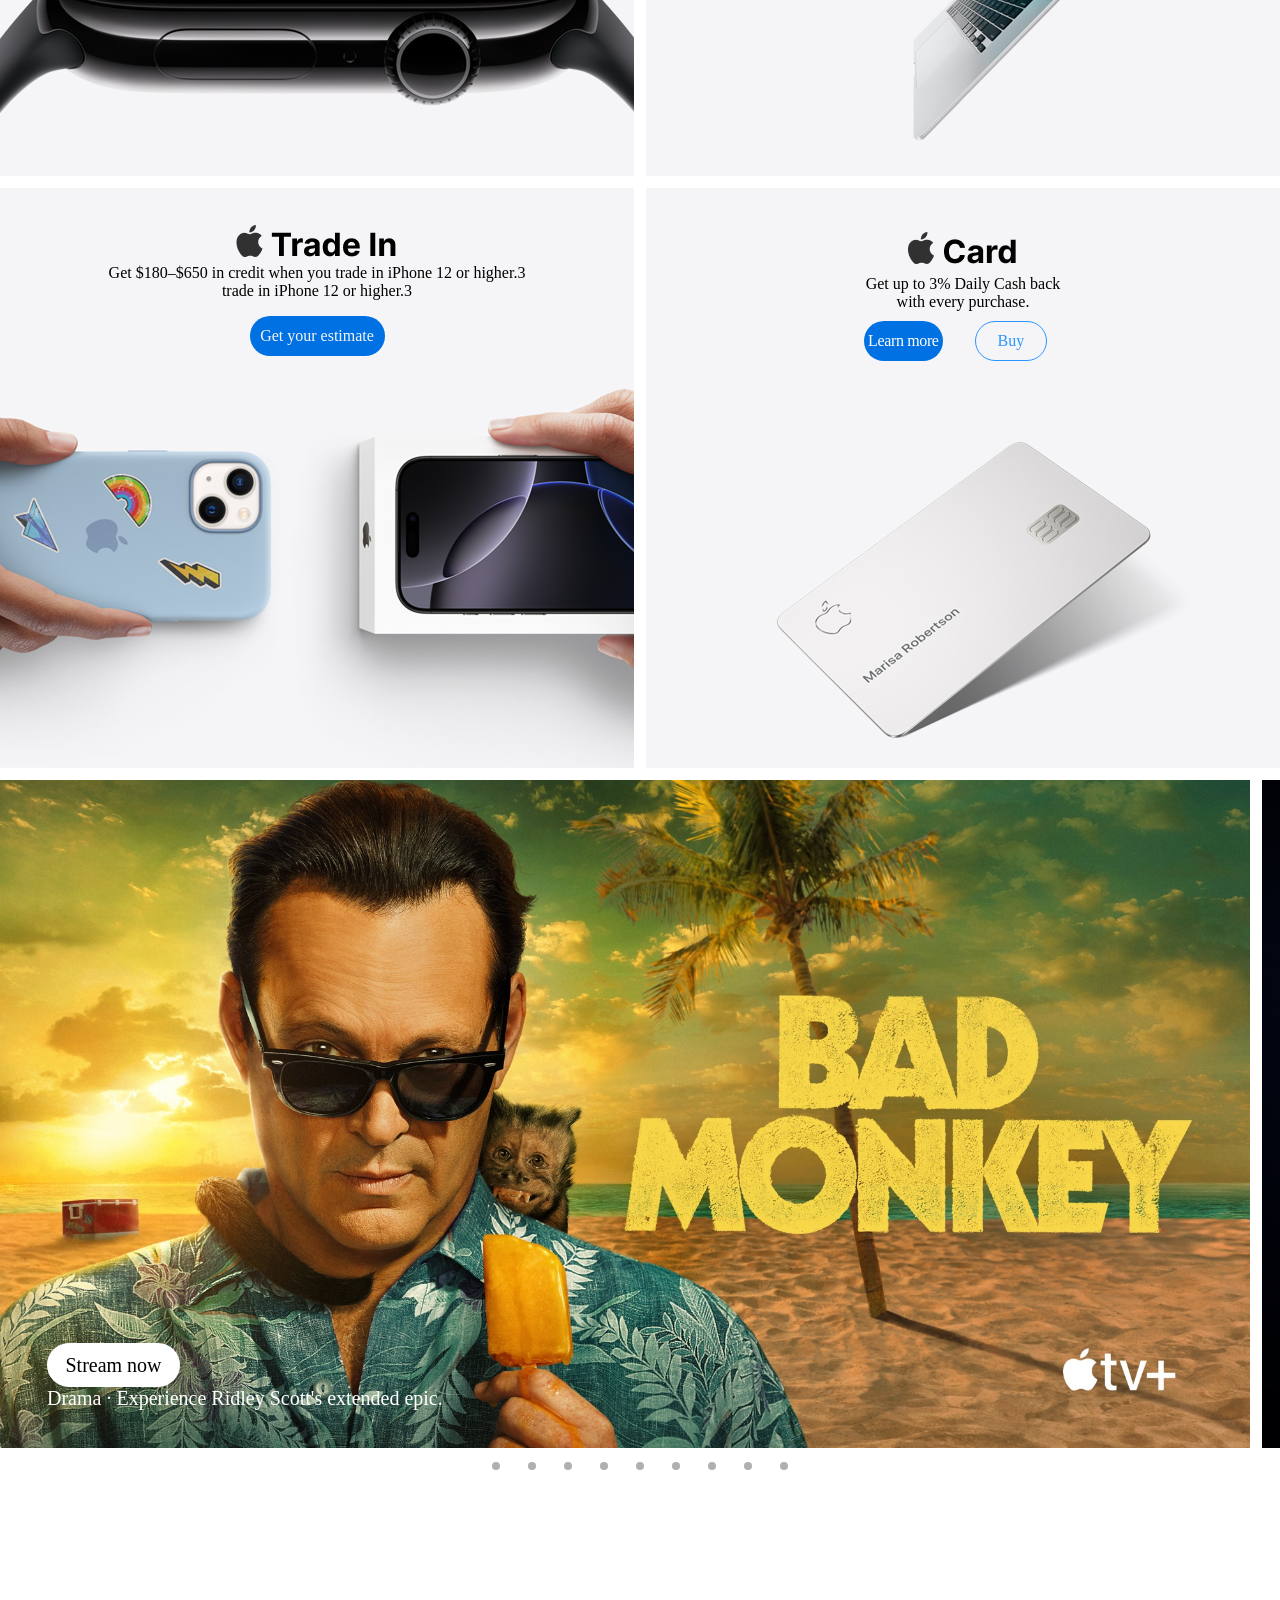
==== commit 6343a819: "res" ====
--- a/index.html
+++ b/index.html
@@ -10,7 +10,9 @@
   <body>
     <div class="header">
       <div class="head">
-        <div class="apple-logo"><img src="./apple-logo.png" alt="" /></div>
+        <div class="apple-logo">
+          <a href="index.html"><img src="apple-logo.png" alt="" /></a>
+        </div>
         <div class="s"><a href="store.html">Store</a></div>
         <div class="s">Mac</div>
         <div class="s">iPad</div>
@@ -143,7 +145,7 @@
         id="slide1"
       >
         <div class="carousel-info">
-          <button class="carousel-info-button">Stream now</button>
+          <div class="carousel-info-button">Stream now</div>
           <span class="carousel-genre">Drama</span>
           <span class="carousel-separator">·</span>
           <span class="carousel-description"
@@ -159,7 +161,7 @@
         id="slide2"
       >
         <div class="carousel-info">
-          <button class="carousel-button">Stream now</button>
+          <div class="carousel-button">Stream now</div>
           <span class="carousel-genre">Comedy</span>
           <span class="carousel-separator">·</span>
           <span class="carousel-description">The shady side of paradise.</span>
@@ -173,7 +175,7 @@
         id="slide3"
       >
         <div class="carousel-info">
-          <button class="carousel-info-button">Stream now</button>
+          <div class="carousel-info-button">Stream now</div>
           <span class="carousel-genre">Action</span>
           <span class="carousel-separator">·</span>
           <span class="carousel-description">Worst. Heist. Ever.</span>
@@ -187,7 +189,7 @@
         id="slide4"
       >
         <div class="carousel-info">
-          <button class="carousel-info-button">Stream now</button>
+          <div class="carousel-info-button">Stream now</div>
           <span class="carousel-genre">Documentary</span>
           <span class="carousel-separator">·</span>
           <span class="carousel-description"
@@ -203,7 +205,7 @@
         id="slide5"
       >
         <div class="carousel-info">
-          <button class="carousel-info-button">Stream now</button>
+          <div class="carousel-info-button">Stream now</div>
           <span class="carousel-description"
             >Watch Messi, every club, and every match--live.</span
           >
@@ -217,7 +219,7 @@
         id="slide6"
       >
         <div class="carousel-info">
-          <button class="carousel-info-button">Stream now</button>
+          <div class="carousel-info-button">Stream now</div>
           <span class="carousel-genre">Crime</span>
           <span class="carousel-separator">·</span>
           <span class="carousel-description">Presume nothing.</span>
@@ -231,7 +233,7 @@
         id="slide7"
       >
         <div class="carousel-info">
-          <button class="carousel-info-button">Stream now</button>
+          <div class="carousel-info-button">Stream now</div>
           <span class="carousel-genre">Drama</span>
           <span class="carousel-separator">·</span>
           <span class="carousel-description">New season.</span>
@@ -245,7 +247,7 @@
         id="slide8"
       >
         <div class="carousel-info">
-          <button class="carousel-button">See the schedule</button>
+          <div class="carousel-button">See the schedule</div>
           <span class="carousel-description"
             >Live MLB games, every Friday.</span
           >
@@ -258,7 +260,7 @@
           id="slide9"
         >
           <div class="carousel-info">
-            <button class="carousel-info-button">Stream now</button>
+            <div class="carousel-info-button">Stream now</div>
             <span class="carousel-genre">Thriller</span>
             <span class="carousel-separator">·</span>
             <span class="carousel-description"
--- a/apple.css
+++ b/apple.css
@@ -1,8 +1,21 @@
 * {
   margin: 0;
   padding: 0;
-  box-sizing: border-box;
-  font-family: "Inter", serif;
+  box-sizing: border-box; /* Хамгийн чухал нь: padding өгсөн ч элемент томордоггүй */
+}
+
+html,
+body {
+  width: 100%;
+  overflow-x: hidden; /* Хөндлөн тийшээ гүйхийг бүрмөсөн хаана */
+  position: relative;
+}
+.body {
+  margin: 0px;
+  padding: 0px;
+  display: flex;
+  align-items: center;
+  justify-content: center;
 }
 header {
   height: 44px;
@@ -107,7 +120,7 @@
   justify-content: center;
   background-color: none;
   border-radius: 9999px;
-  width: 200px;
+  width: 123px;
   height: 44px;
   align-items: center;
   border: 2px solid blue;
@@ -477,12 +490,6 @@
   padding-top: 12px;
 }
 
-* {
-  margin: 0;
-  padding: 0;
-  box-sizing: border-box;
-  font-family: "Inter", serif;
-}
 .photo3 {
   background-size: cover;
   background-image: url(./Figure\ \(9\).png);
@@ -722,7 +729,13 @@
   top: 566px;
   left: 70px;
   gap: 10px;
-}
+  background-color: white;
+  color: black;
+  justify-content: center;
+  display: flex;
+  align-items: center;
+}
+
 .carousel-button {
   border-radius: 9999px;
   width: 133px;
@@ -730,6 +743,11 @@
   top: 566px;
   left: 70px;
   gap: 10px;
+  background-color: white;
+  color: black;
+  justify-content: center;
+  display: flex;
+  align-items: center;
 }
 /* Bullets Section */
 .bullets {
@@ -1013,7 +1031,7 @@
   /* Header Section */
   .header {
     height: 48px;
-    justify-content: space-between;
+    width: 100%;
   }
 
   .header__link {
@@ -1175,6 +1193,7 @@
       background-position: center;
       background-size: cover;
     }
+
     .zurag1title {
       padding-top: 350px;
     }
@@ -1241,27 +1260,23 @@
     display: none;
   }
 }
-.apple-logo {
-  display: flex;
-  align-items: center;
-  justify-content: center;
-}
+
 @media only screen and (max-width: 768px) {
   .s {
     display: none;
   }
 }
+@media only screen and (max-width: 768px) {
+  . {
+  }
+}
 
 @media only screen and (max-width: 1024px) {
   .s {
     display: none;
   }
 }
-@media only screen and (max-width: 768px) {
-  .apple-logo {
-    padding-right: 228px;
-  }
-}
+
 .search-icon {
   display: flex;
   align-items: center;
@@ -1275,6 +1290,56 @@
 }
 @media only screen and (max-width: 1024px) {
   .apple-logo {
-    padding-right: 719px;
-  }
-}
+  }
+  .search-icon {
+    display: flex;
+    align-items: center;
+    justify-content: center;
+    padding-left: 200px;
+  }
+  .apple-logo {
+    padding-right: 575px;
+  }
+}
+@media (max-width: 768px) {
+  .zurag1title {
+    font-family: Inter;
+    font-weight: 700;
+    font-style: Bold;
+    font-size: 30px;
+    leading-trim: NONE;
+    line-height: 36px;
+    letter-spacing: 0px;
+    text-align: center;
+    vertical-align: middle;
+  }
+}
+@media only screen and (max-width: 768px) {
+  .head {
+    width: 100% !important;
+    max-width: 100% !important;
+    /* Хажуу талаас нь хувиар зай авбал бүх утсанд илүү гоё харагдана */
+    padding: 0 5% !important;
+    display: flex !important;
+    justify-content: space-between !important;
+    align-items: center !important;
+    height: 44px !important; /* Apple-ийн стандарт мобайл цэсний өндөр */
+    box-sizing: border-box !important;
+  }
+
+  /* Логог зүүн талын захад тулгахгүй байх */
+  .apple-logo {
+    margin: 0 !important;
+    padding: 0 !important;
+    display: flex !important;
+    justify-content: center;
+    align-items: center;
+  }
+
+  /* Баруун талын дүрсүүдийг нэг блок болгож багцлах (хэрэв тусдаа бол) */
+  .right-icons {
+    display: flex !important;
+    align-items: center !important;
+    gap: 15px !important; /* Хайлт болон сагс хоорондын зай */
+  }
+}
